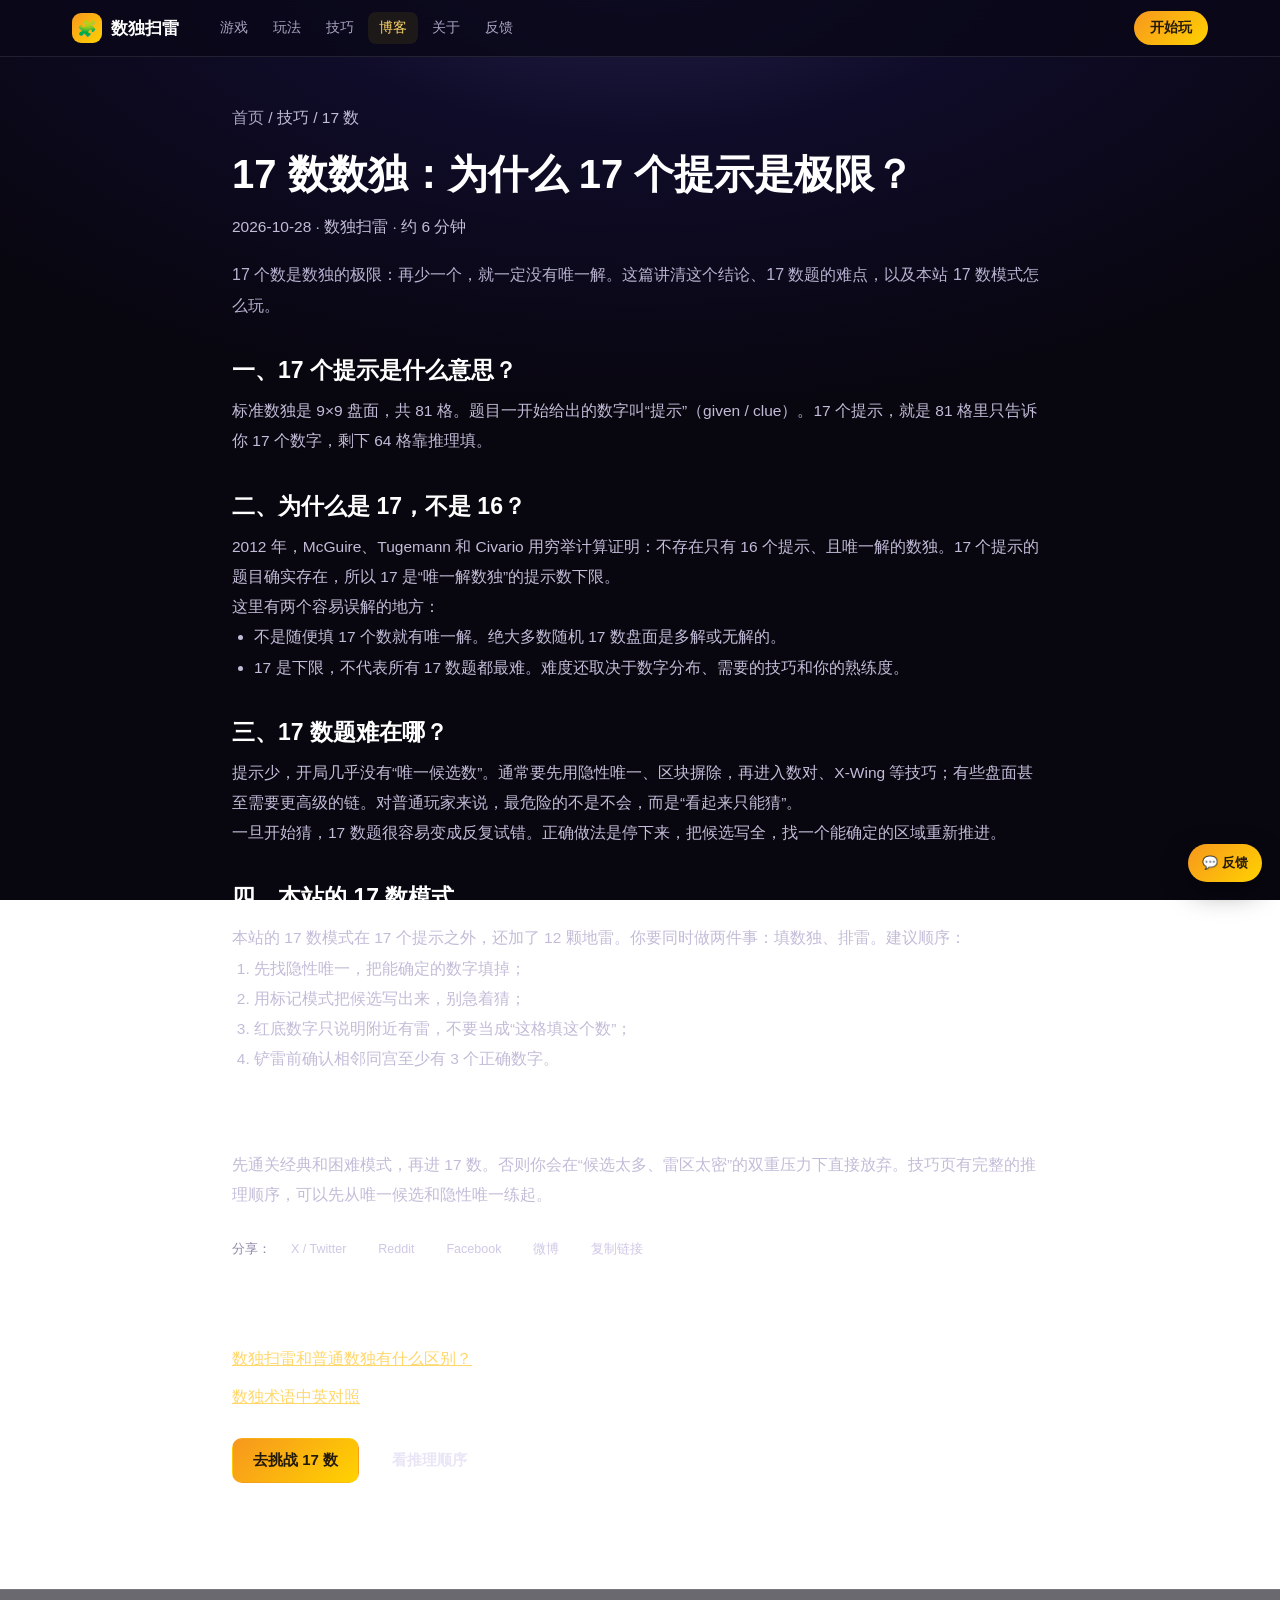
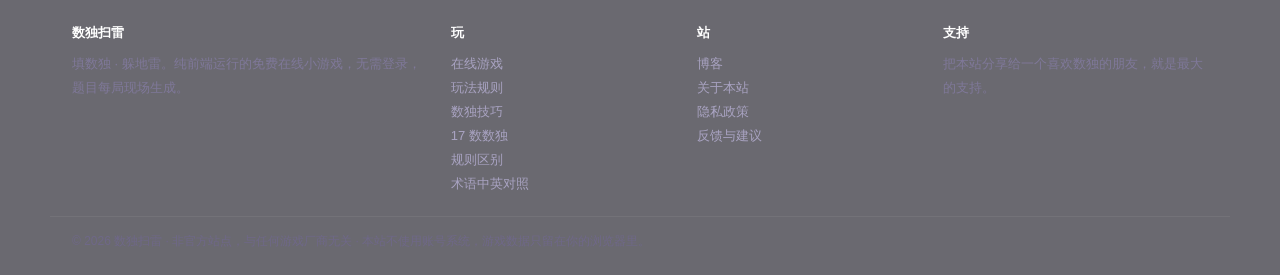
==== 17-clues.html @ da424900 "feat: 博客首页、RSS、文章分享按钮与作者/日期" ====
<!DOCTYPE html>
<html lang="zh-CN" data-lang="zh">
<head>
<meta charset="UTF-8">
<meta name="viewport" content="width=device-width, initial-scale=1.0">
<title>17 数数独：为什么 17 个提示是极限？| 数独扫雷</title>
<meta name="description" content="17 数数独为什么特殊？16 个提示为什么不可能有唯一解？这篇讲清 17 数下限、难度来源和本站 17 数模式的玩法。">
<meta name="robots" content="index,follow">
<meta name="google-site-verification" content="fCkfI7h9OU4tstCwhGj9X18s-qxIKQ5c6J4GNo-vES8">
<link rel="canonical" href="https://sudoku.vocabfan.online/17-clues.html">
<link rel="alternate" type="application/rss+xml" title="数独扫雷博客 RSS" href="https://sudoku.vocabfan.online/feed.xml">
<meta name="theme-color" content="#0f0c29">
<link rel="icon" type="image/svg+xml" href="assets/favicon.svg">
<meta property="og:site_name" content="数独扫雷">
<meta property="og:type" content="article">
<meta property="og:locale" content="zh_CN">
<meta property="og:title" content="17 数数独：为什么 17 个提示是极限？| 数独扫雷">
<meta property="og:description" content="17 数数独为什么特殊？16 个提示为什么不可能有唯一解？这篇讲清 17 数下限、难度来源和本站 17 数模式的玩法。">
<meta property="og:url" content="https://sudoku.vocabfan.online/17-clues.html">
<meta property="og:image" content="https://sudoku.vocabfan.online/assets/og-cover.png">
<meta name="twitter:card" content="summary_large_image">
<meta name="twitter:title" content="17 数数独：为什么 17 个提示是极限？| 数独扫雷">
<meta name="twitter:description" content="17 数数独为什么特殊？16 个提示为什么不可能有唯一解？这篇讲清 17 数下限、难度来源和本站 17 数模式的玩法。">
<meta name="twitter:image" content="https://sudoku.vocabfan.online/assets/og-cover.png">
<link rel="stylesheet" href="style.css?v=3">
<script type="application/ld+json">{"@context":"https://schema.org","@type":"Article","headline":"17 数数独：为什么 17 个提示是极限？","description":"17 数下限的由来、17 数题的难点，以及数独扫雷 17 数模式的玩法。","inLanguage":"zh-CN","datePublished":"2026-10-28","dateModified":"2026-10-28","author":{"@type":"Organization","name":"数独扫雷"},"mainEntityOfPage":"https://sudoku.vocabfan.online/17-clues.html"}</script>
<!-- Google AdSense：审核通过后取消注释，并把 ca-pub-XXXXXXXXXXXXXXXX 换成你的发布商 ID
<script async src="https://pagead2.googlesyndication.com/pagead/js/adsbygoogle.js?client=ca-pub-XXXXXXXXXXXXXXXX" crossorigin="anonymous"></script>
-->
</head>
<body>
<header class="site-header">
  <div class="site-header__inner">
    <a class="brand" href="index.html"><span class="brand__mark">🧩</span><span>数独扫雷</span></a>
    <nav class="site-nav" aria-label="主导航">
      <a href="index.html">游戏</a>
      <a href="how-to-play.html">玩法</a>
      <a href="strategies.html">技巧</a>
      <a href="blog.html" class="active" aria-current="page">博客</a>
      <a href="about.html">关于</a>
      <a href="feedback.html">反馈</a>
    </nav>
    <a class="header-cta" href="index.html#game">开始玩</a>
  </div>
</header>
<main class="page">
  <p class="crumbs"><a href="index.html">首页</a> / 技巧 / 17 数</p>
  <h1>17 数数独：为什么 17 个提示是极限？</h1>
  <p class="article-meta">2026-10-28 · 数独扫雷 · 约 6 分钟</p>
  <p class="page-lead">17 个数是数独的极限：再少一个，就一定没有唯一解。这篇讲清这个结论、17 数题的难点，以及本站 17 数模式怎么玩。</p>

  <h2>一、17 个提示是什么意思？</h2>
  <p>标准数独是 9×9 盘面，共 81 格。题目一开始给出的数字叫“提示”（given / clue）。17 个提示，就是 81 格里只告诉你 17 个数字，剩下 64 格靠推理填。</p>

  <h2>二、为什么是 17，不是 16？</h2>
  <p>2012 年，McGuire、Tugemann 和 Civario 用穷举计算证明：不存在只有 16 个提示、且唯一解的数独。17 个提示的题目确实存在，所以 17 是“唯一解数独”的提示数下限。</p>
  <p>这里有两个容易误解的地方：</p>
  <ul>
    <li>不是随便填 17 个数就有唯一解。绝大多数随机 17 数盘面是多解或无解的。</li>
    <li>17 是下限，不代表所有 17 数题都最难。难度还取决于数字分布、需要的技巧和你的熟练度。</li>
  </ul>

  <h2>三、17 数题难在哪？</h2>
  <p>提示少，开局几乎没有“唯一候选数”。通常要先用隐性唯一、区块摒除，再进入数对、X-Wing 等技巧；有些盘面甚至需要更高级的链。对普通玩家来说，最危险的不是不会，而是“看起来只能猜”。</p>
  <p>一旦开始猜，17 数题很容易变成反复试错。正确做法是停下来，把候选写全，找一个能确定的区域重新推进。</p>

  <h2>四、本站的 17 数模式</h2>
  <p>本站的 17 数模式在 17 个提示之外，还加了 12 颗地雷。你要同时做两件事：填数独、排雷。建议顺序：</p>
  <ol>
    <li>先找隐性唯一，把能确定的数字填掉；</li>
    <li>用标记模式把候选写出来，别急着猜；</li>
    <li>红底数字只说明附近有雷，不要当成“这格填这个数”；</li>
    <li>铲雷前确认相邻同宫至少有 3 个正确数字。</li>
  </ol>

  <h2>五、想挑战 17 数，先做什么？</h2>
  <p>先通关经典和困难模式，再进 17 数。否则你会在“候选太多、雷区太密”的双重压力下直接放弃。技巧页有完整的推理顺序，可以先从唯一候选和隐性唯一练起。</p>

  <div class="share">
    <span>分享：</span>
    <a href="https://twitter.com/intent/tweet?text=17%20%E6%95%B0%E6%95%B0%E7%8B%AC%EF%BC%9A%E4%B8%BA%E4%BB%80%E4%B9%88%2017%20%E4%B8%AA%E6%8F%90%E7%A4%BA%E6%98%AF%E6%9E%81%E9%99%90%EF%BC%9F&amp;url=https%3A%2F%2Fsudoku.vocabfan.online%2F17-clues.html" target="_blank" rel="noopener">X / Twitter</a>
    <a href="https://www.reddit.com/submit?url=https%3A%2F%2Fsudoku.vocabfan.online%2F17-clues.html&amp;title=17%20%E6%95%B0%E6%95%B0%E7%8B%AC%EF%BC%9A%E4%B8%BA%E4%BB%80%E4%B9%88%2017%20%E4%B8%AA%E6%8F%90%E7%A4%BA%E6%98%AF%E6%9E%81%E9%99%90%EF%BC%9F" target="_blank" rel="noopener">Reddit</a>
    <a href="https://www.facebook.com/sharer/sharer.php?u=https%3A%2F%2Fsudoku.vocabfan.online%2F17-clues.html" target="_blank" rel="noopener">Facebook</a>
    <a href="https://service.weibo.com/share/share.php?url=https%3A%2F%2Fsudoku.vocabfan.online%2F17-clues.html&amp;title=17%20%E6%95%B0%E6%95%B0%E7%8B%AC%EF%BC%9A%E4%B8%BA%E4%BB%80%E4%B9%88%2017%20%E4%B8%AA%E6%8F%90%E7%A4%BA%E6%98%AF%E6%9E%81%E9%99%90%EF%BC%9F" target="_blank" rel="noopener">微博</a>
    <button type="button" class="copy-link" data-url="https://sudoku.vocabfan.online/17-clues.html">复制链接</button>
  </div>

  <h2>相关阅读</h2>
  <ul class="related">
    <li><a href="sudoku-minesweeper-difference.html">数独扫雷和普通数独有什么区别？</a></li>
    <li><a href="sudoku-terms.html">数独术语中英对照</a></li>
  </ul>

  <div class="cta">
    <a class="btn btn--primary" href="index.html#game">去挑战 17 数</a>
    <a class="btn btn--ghost" href="strategies.html">看推理顺序</a>
  </div>
</main>
<footer class="site-footer">
  <div class="site-footer__inner">
    <div>
      <h4>数独扫雷</h4>
      <p>填数独 · 躲地雷。纯前端运行的免费在线小游戏，无需登录，题目每局现场生成。</p>
    </div>
    <div>
      <h4>玩</h4>
      <a href="index.html#game">在线游戏</a>
      <a href="how-to-play.html">玩法规则</a>
      <a href="strategies.html">数独技巧</a>
      <a href="17-clues.html">17 数数独</a>
      <a href="sudoku-minesweeper-difference.html">规则区别</a>
      <a href="sudoku-terms.html">术语中英对照</a>
    </div>
    <div>
      <h4>站</h4>
      <a href="blog.html">博客</a>
      <a href="about.html">关于本站</a>
      <a href="privacy.html">隐私政策</a>
      <a href="feedback.html">反馈与建议</a>
    </div>
    <div>
      <h4>支持</h4>
      <p>把本站分享给一个喜欢数独的朋友，就是最大的支持。</p>
    </div>
  </div>
  <div class="site-footer__bottom">© 2026 数独扫雷 · 非官方站点，与任何游戏厂商无关 · 本站不使用账号系统，游戏数据只留在你的浏览器里。</div>
</footer>
<a class="feedback-fab" href="feedback.html" aria-label="反馈与建议">💬 反馈</a>
<script>
document.querySelectorAll('.copy-link').forEach(function (btn) {
  btn.addEventListener('click', function () {
    var url = btn.getAttribute('data-url');
    function done() {
      btn.textContent = '已复制';
      setTimeout(function () { btn.textContent = '复制链接'; }, 1500);
    }
    function fallback() {
      var ta = document.createElement('textarea');
      ta.value = url;
      document.body.appendChild(ta);
      ta.select();
      try { document.execCommand('copy'); done(); } catch (e) {}
      document.body.removeChild(ta);
    }
    if (navigator.clipboard && navigator.clipboard.writeText) {
      navigator.clipboard.writeText(url).then(done, fallback);
    } else fallback();
  });
});
</script>
</body>
</html>
---- style.css ----
* {
    margin: 0;
    padding: 0;
    box-sizing: border-box;
}

body {
    font-family: 'Segoe UI', 'Microsoft YaHei', sans-serif;
    background: linear-gradient(135deg, #0f0c29, #302b63, #24243e);
    min-height: 100vh;
    display: flex;
    justify-content: center;
    align-items: center;
    color: #fff;
}

.container {
    background: rgba(255, 255, 255, 0.05);
    backdrop-filter: blur(20px);
    border-radius: 24px;
    padding: 24px;
    box-shadow: 0 25px 50px rgba(0, 0, 0, 0.5);
    border: 1px solid rgba(255, 255, 255, 0.1);
    max-width: 520px;
    width: 100%;
}

h1 {
    text-align: center;
    font-size: 26px;
    margin-bottom: 6px;
    background: linear-gradient(90deg, #f7971e, #ffd200);
    -webkit-background-clip: text;
    -webkit-text-fill-color: transparent;
    background-clip: text;
}

.subtitle {
    text-align: center;
    color: rgba(255, 255, 255, 0.5);
    font-size: 12px;
    margin-bottom: 14px;
}

/* 难度选择 */
.difficulty-selector {
    display: flex;
    gap: 6px;
    justify-content: center;
    margin-bottom: 14px;
}

.diff-btn {
    padding: 6px 16px;
    border: 1px solid rgba(255, 255, 255, 0.2);
    border-radius: 20px;
    background: transparent;
    color: rgba(255, 255, 255, 0.7);
    cursor: pointer;
    font-size: 13px;
    transition: all 0.3s;
    font-family: inherit;
}

.diff-btn:hover {
    background: rgba(255, 255, 255, 0.1);
    color: #fff;
}

.diff-btn.active {
    background: linear-gradient(135deg, #f7971e, #ffd200);
    color: #1a1a2e;
    border-color: transparent;
    font-weight: 600;
}

/* 游戏信息栏 */
.game-info {
    display: flex;
    justify-content: space-between;
    align-items: center;
    margin-bottom: 10px;
    padding: 0 2px;
}

.info-item {
    display: flex;
    align-items: center;
    gap: 4px;
    font-size: 13px;
    color: rgba(255, 255, 255, 0.8);
}

.info-item .icon {
    font-size: 16px;
}

.info-item .value {
    font-weight: 600;
    color: #ffd200;
    min-width: 18px;
    text-align: center;
}

/* 数独网格 */
.sudoku-grid {
    display: grid;
    grid-template-columns: repeat(9, 1fr);
    gap: 1px;
    background: rgba(255, 255, 255, 0.15);
    border: 2px solid rgba(255, 255, 255, 0.3);
    border-radius: 8px;
    overflow: hidden;
    aspect-ratio: 1;
    margin-bottom: 10px;
}

.cell {
    background: rgba(255, 255, 255, 0.05);
    display: flex;
    align-items: center;
    justify-content: center;
    font-size: 20px;
    font-weight: 500;
    cursor: pointer;
    transition: all 0.15s;
    position: relative;
    user-select: none;
    aspect-ratio: 1;
}

.cell:hover {
    background: rgba(255, 255, 255, 0.12);
}

.cell.selected {
    background: rgba(255, 215, 0, 0.25) !important;
    box-shadow: inset 0 0 0 2px #ffd200;
}

/* 给定数字（题目）- 白色粗体 */
.cell.given {
    color: #ffffff;
    font-weight: 700;
}

/* 玩家填的数字 - 绿色区分 */
.cell.player {
    color: #4caf50;
    font-weight: 600;
}

/* 检查出的错误数字标红（红字=错误，与红底=雷数警示区分） */
.sudoku-grid .cell.player.checked-wrong {
    color: #ef5350;
    font-weight: 700;
}

/* 数独语法冲突标红（同行/列/宫重复） */
.sudoku-grid .cell.player.conflict {
    color: #ef5350;
    font-weight: 700;
    animation: conflictPulse 0.6s ease;
}

@keyframes conflictPulse {
    0%, 100% { background: rgba(255, 0, 0, 0.1); }
    50% { background: rgba(255, 0, 0, 0.3); }
}

/* 红色背景提示 = 该数字等于相邻格子中的雷数
   文字颜色保持身份色（白=题目 / 绿=已填），与"红字=错误"区分开 */
.sudoku-grid .cell.hint {
    background: rgba(255, 0, 0, 0.25);
    font-weight: 700;
}

.sudoku-grid .cell.player.hint {
    color: #7ee68a;
}

/* 放大镜检查通过的宫 - 整宫淡绿背景 */
.sudoku-grid .cell.box-correct {
    background: rgba(76, 175, 80, 0.16);
}

/* 宫左上角的检查结果徽标（✅ 通过 / ❌ 有错误） */
.sudoku-grid .cell.box-correct-tl::after {
    content: '✅';
    position: absolute;
    top: 0;
    left: 1px;
    font-size: 10px;
    line-height: 1.2;
}

.sudoku-grid .cell.box-wrong-tl::after {
    content: '❌';
    position: absolute;
    top: 0;
    left: 1px;
    font-size: 10px;
    line-height: 1.2;
}

/* 已铲除地雷的格子 - 蓝色背景 */
.sudoku-grid .cell.shoveled {
    background: rgba(33, 150, 243, 0.3);
}

.sudoku-grid .cell.shoveled::after {
    content: '✓';
    position: absolute;
    top: 0;
    right: 2px;
    font-size: 11px;
    font-weight: bold;
    color: #81d4fa;
}

/* 3x3 宫格边框 */
.cell:nth-child(3n) {
    border-right: 2px solid rgba(255, 255, 255, 0.3);
}

.cell:nth-child(9n) {
    border-right: none;
}

.cell:nth-child(n+19):nth-child(-n+27) {
    border-bottom: 2px solid rgba(255, 255, 255, 0.3);
}

.cell:nth-child(n+46):nth-child(-n+54) {
    border-bottom: 2px solid rgba(255, 255, 255, 0.3);
}

/* 标记模式 - 格子内9宫格虚线 */
.cell.mark-mode {
    cursor: cell;
}

.cell .mark-grid {
    position: absolute;
    top: 0;
    left: 0;
    width: 100%;
    height: 100%;
    display: grid;
    grid-template-columns: repeat(3, 1fr);
    grid-template-rows: repeat(3, 1fr);
    pointer-events: none;
}

.cell .mark-cell {
    display: flex;
    align-items: center;
    justify-content: center;
    font-size: 8px;
    color: rgba(255, 255, 255, 0.4);
    pointer-events: auto;
    cursor: pointer;
    border: 0.5px solid rgba(255, 255, 255, 0.08);
    border-radius: 1px;
    transition: background 0.1s;
}

.cell .mark-cell:hover {
    background: rgba(255, 255, 255, 0.1);
}

.cell .mark-cell.active {
    color: rgba(255, 255, 255, 0.7);
    font-weight: 600;
}

/* 非标记模式下，有标记数字的格子显示紧凑小数字 - 3x3 grid 固定位置 */
.cell .marks-compact {
    position: absolute;
    top: 0;
    left: 0;
    width: 100%;
    height: 100%;
    display: grid;
    grid-template-columns: repeat(3, 1fr);
    grid-template-rows: repeat(3, 1fr);
    padding: 1px;
    pointer-events: none;
}

.cell .marks-compact .mark-num {
    display: flex;
    align-items: center;
    justify-content: center;
    font-size: 7px;
    color: rgba(255, 255, 255, 0.5);
    line-height: 1;
}

/* 数字键盘 + 缩略图 合并区域 - 同一个大方框 */
.numpad-thumbnail-area {
    display: flex;
    flex-direction: column;
    gap: 3px;
    margin-bottom: 8px;
    background: rgba(255, 255, 255, 0.05);
    border: 1px solid rgba(255, 255, 255, 0.12);
    border-radius: 10px;
    padding: 4px;
}

/* 数字键盘 - 每个按钮内嵌缩略图 */
.numpad {
    display: grid;
    grid-template-columns: repeat(3, 1fr);
    gap: 4px;
}

.num-btn-wrapper {
    display: flex;
    flex-direction: column;
    align-items: center;
    gap: 1px;
    background: rgba(255, 255, 255, 0.05);
    border: 1px solid rgba(255, 255, 255, 0.12);
    border-radius: 8px;
    padding: 3px 3px 2px;
    cursor: pointer;
    transition: all 0.2s;
}

.num-btn-wrapper:hover {
    background: rgba(255, 255, 255, 0.15);
    transform: translateY(-1px);
}

.num-btn-wrapper:active {
    transform: translateY(0);
}

.num-btn-wrapper .num-label {
    font-size: 18px;
    font-weight: 700;
    color: #fff;
    line-height: 1.1;
    pointer-events: none;
}

/* 每个数字按钮对应的缩略图（3x3宫格分布图：每个小格代表一个3x3宫） */
.num-thumb {
    width: 18%;
    aspect-ratio: 1;
    display: grid;
    grid-template-columns: repeat(3, 1fr);
    grid-template-rows: repeat(3, 1fr);
    gap: 1px;
    padding: 2px;
    background: rgba(255, 255, 255, 0.03);
    border-radius: 4px;
    transition: all 0.2s;
    position: relative;
    border: 1.5px solid transparent;
}

.num-thumb .nt-cell {
    border-radius: 1px;
    background: transparent;
}

.num-thumb .nt-cell.filled {
    background: rgba(255, 255, 255, 0.5);
}

.num-thumb .nt-cell.given {
    background: rgba(255, 255, 255, 0.7);
}

/* 擦除按钮单独一行 */
.num-btn-wrapper.erase-wrapper {
    grid-column: 1 / -1;
    flex-direction: row;
    justify-content: center;
    padding: 6px;
    background: rgba(239, 83, 80, 0.2);
    border-color: rgba(239, 83, 80, 0.3);
}

.num-btn-wrapper.erase-wrapper:hover {
    background: rgba(239, 83, 80, 0.35);
}

.num-btn-wrapper.erase-wrapper .num-label {
    color: #ef5350;
    font-size: 14px;
}

/* 操作按钮 */
.action-bar {
    display: flex;
    gap: 6px;
    justify-content: center;
    flex-wrap: wrap;
}

.action-btn {
    padding: 8px 12px;
    border: none;
    border-radius: 10px;
    font-size: 12px;
    font-weight: 600;
    cursor: pointer;
    transition: all 0.3s;
    font-family: inherit;
    flex: 1;
    min-width: 70px;
    white-space: nowrap;
}

.action-btn:hover {
    transform: translateY(-2px);
}

.action-btn.new-game {
    background: linear-gradient(135deg, #667eea, #764ba2);
    color: #fff;
}

.action-btn.new-game:hover {
    box-shadow: 0 8px 25px rgba(102, 126, 234, 0.4);
}

.action-btn.mark-btn {
    background: linear-gradient(135deg, #3498db, #2980b9);
    color: #fff;
}

.action-btn.mark-btn.active {
    background: linear-gradient(135deg, #1abc9c, #16a085);
}

.action-btn.magnify-btn {
    background: linear-gradient(135deg, #9b59b6, #8e44ad);
    color: #fff;
    cursor: default;
}

.action-btn.magnify-btn.can-use {
    cursor: pointer;
}

.action-btn.magnify-btn.can-use:hover {
    box-shadow: 0 8px 25px rgba(155, 89, 182, 0.4);
}

.action-btn.magnify-btn.active {
    background: linear-gradient(135deg, #00e676, #00c853);
    box-shadow: 0 0 20px rgba(0, 230, 118, 0.4);
}

/* 失败弹窗 - 爆炸效果 */
.cell.exploded {
    background: rgba(255, 0, 0, 0.6) !important;
    animation: explode 0.5s ease;
}

@keyframes explode {
    0% { transform: scale(1); }
    50% { transform: scale(1.3); }
    100% { transform: scale(1); }
}

.cell.exploded::after {
    content: '💥';
    font-size: 18px;
    position: absolute;
}

/* 胜利弹窗 */
.modal-overlay {
    display: none;
    position: fixed;
    top: 0;
    left: 0;
    right: 0;
    bottom: 0;
    background: rgba(0, 0, 0, 0.7);
    backdrop-filter: blur(8px);
    justify-content: center;
    align-items: center;
    z-index: 1000;
}

.modal-overlay.show {
    display: flex;
}

.modal {
    background: linear-gradient(135deg, #1a1a2e, #16213e);
    border-radius: 24px;
    padding: 36px;
    text-align: center;
    border: 1px solid rgba(255, 255, 255, 0.1);
    box-shadow: 0 30px 60px rgba(0, 0, 0, 0.5);
    max-width: 380px;
    width: 90%;
    animation: modalIn 0.4s ease;
}

@keyframes modalIn {
    from {
        opacity: 0;
        transform: scale(0.8) translateY(20px);
    }
    to {
        opacity: 1;
        transform: scale(1) translateY(0);
    }
}

.modal .trophy {
    font-size: 56px;
    margin-bottom: 12px;
}

.modal h2 {
    font-size: 26px;
    margin-bottom: 6px;
    background: linear-gradient(90deg, #f7971e, #ffd200);
    -webkit-background-clip: text;
    -webkit-text-fill-color: transparent;
    background-clip: text;
}

.modal p {
    color: rgba(255, 255, 255, 0.6);
    margin-bottom: 20px;
    font-size: 14px;
}

.modal .action-btn {
    padding: 10px 36px;
    font-size: 15px;
}

/* 自定义提示弹窗（替代 alert） */
.toast-overlay {
    display: none;
    position: fixed;
    top: 0;
    left: 0;
    right: 0;
    bottom: 0;
    background: rgba(0, 0, 0, 0.5);
    backdrop-filter: blur(4px);
    justify-content: center;
    align-items: center;
    z-index: 999;
    cursor: pointer;
}

.toast-overlay.show {
    display: flex;
}

.toast-box {
    background: linear-gradient(135deg, #1a1a2e, #16213e);
    border-radius: 16px;
    padding: 28px 32px;
    text-align: center;
    border: 1px solid rgba(255, 255, 255, 0.1);
    box-shadow: 0 20px 40px rgba(0, 0, 0, 0.5);
    max-width: 340px;
    width: 90%;
    animation: modalIn 0.3s ease;
    cursor: default;
}

.toast-box .toast-icon {
    font-size: 36px;
    margin-bottom: 10px;
}

.toast-box .toast-msg {
    color: rgba(255, 255, 255, 0.85);
    font-size: 15px;
    margin-bottom: 18px;
    line-height: 1.5;
}

.toast-box .toast-btn {
    padding: 8px 28px;
    border: none;
    border-radius: 20px;
    background: linear-gradient(135deg, #667eea, #764ba2);
    color: #fff;
    font-size: 14px;
    font-weight: 600;
    cursor: pointer;
    font-family: inherit;
    transition: all 0.2s;
}

.toast-box .toast-btn:hover {
    transform: translateY(-1px);
    box-shadow: 0 4px 15px rgba(102, 126, 234, 0.4);
}

/* 标题行：规则按钮 + 标题 */
.header-row {
    display: flex;
    align-items: center;
    justify-content: space-between;
    margin-bottom: 6px;
}

.rules-btn {
    background: rgba(255, 255, 255, 0.1);
    border: 1px solid rgba(255, 255, 255, 0.2);
    border-radius: 20px;
    color: rgba(255, 255, 255, 0.8);
    cursor: pointer;
    font-size: 13px;
    padding: 4px 12px;
    font-family: inherit;
    transition: all 0.2s;
    white-space: nowrap;
}

.rules-btn:hover {
    background: rgba(255, 255, 255, 0.2);
    color: #fff;
}

/* 规则弹窗内容 */
.rules-modal .rules-content {
    text-align: left;
    max-height: 50vh;
    overflow-y: auto;
    margin: 12px 0;
    padding: 0 8px;
}

.rules-modal .rules-content p {
    color: rgba(255, 255, 255, 0.85);
    font-size: 13px;
    line-height: 1.7;
    margin-bottom: 10px;
}

.rules-modal .rules-content strong {
    color: #ffd200;
}

/* 选中格子时，同行/列/宫变亮 */
.cell.related {
    background: rgba(255, 255, 255, 0.08);
}

/* 选中数字时，所有相同数字高亮 */
.cell.highlighted {
    background: rgba(255, 215, 0, 0.12);
}

/* 数字键盘上对应数字高亮 */
.num-btn-wrapper.highlighted {
    background: rgba(255, 215, 0, 0.15);
    border-color: rgba(255, 215, 0, 0.3);
}

/* 长按铲雷：按住空格子时的环形填充进度动画（0.6秒与计时器同步） */
.sudoku-grid .cell.pressing::before {
    content: '';
    position: absolute;
    top: 0;
    right: 0;
    bottom: 0;
    left: 0;
    background: rgba(243, 156, 18, 0.4);
    clip-path: circle(0% at 50% 50%);
    animation: pressFill 0.6s linear forwards;
    pointer-events: none;
}

@keyframes pressFill {
    to { clip-path: circle(75% at 50% 50%); }
}

/* 颜色图例 */
.legend {
    display: flex;
    justify-content: center;
    flex-wrap: wrap;
    gap: 3px 12px;
    font-size: 11px;
    color: rgba(255, 255, 255, 0.65);
    margin-bottom: 8px;
}

.legend .lg {
    display: inline-flex;
    align-items: center;
    gap: 4px;
}

.legend .lg::before {
    content: '';
    width: 9px;
    height: 9px;
    border-radius: 3px;
    flex-shrink: 0;
}

.lg-given::before { background: #e0e0e0; }
.lg-player::before { background: #4caf50; }
.lg-hint::before { background: rgba(255, 0, 0, 0.55); }
.lg-wrong { color: #ef5350; }
.lg-wrong::before { background: transparent; border: 1.5px solid #ef5350; }
.lg-shoveled::before { background: rgba(33, 150, 243, 0.65); }

/* 响应式 */
@media (max-width: 480px) {
    .container {
        padding: 14px;
        border-radius: 14px;
    }
    h1 {
        font-size: 20px;
    }
    .cell {
        font-size: 16px;
    }
    .cell .mark-cell {
        font-size: 7px;
    }
    .cell .marks-compact .mark-num {
        font-size: 6px;
    }
    .num-btn-wrapper .num-label {
        font-size: 17px;
    }
    .diff-btn {
        padding: 5px 12px;
        font-size: 12px;
    }
    .legend {
        font-size: 10px;
        gap: 2px 8px;
    }
    .action-btn {
        font-size: 11px;
        padding: 7px 8px;
        min-width: 55px;
    }
}

/* ===== 站点外壳（在游戏样式之后覆盖） ===== */
:root{--gold:#f7b733;--gold2:#ffd200;--text:#ece9f7;--muted:#a9a3c2;--line:rgba(255,255,255,.1)}
html{scroll-behavior:smooth}
body{display:block;background:radial-gradient(900px 500px at 50% -10%,#2a2450 0,#0f0c29 45%,#08060f 100%) fixed;min-height:100vh;padding:0;color:var(--text)}
.site-header{position:sticky;top:0;z-index:60;background:rgba(10,8,24,.84);backdrop-filter:blur(14px);border-bottom:1px solid var(--line)}
.site-header__inner{max-width:1180px;margin:0 auto;padding:11px 22px;display:flex;align-items:center;gap:20px}
.brand{display:flex;align-items:center;gap:9px;color:#fff;text-decoration:none;font-weight:800;font-size:17px;white-space:nowrap}
.brand__mark{width:30px;height:30px;display:grid;place-items:center;border-radius:9px;background:linear-gradient(135deg,#f7971e,#ffd200);font-size:16px}
.site-nav{display:flex;gap:3px;margin-left:10px}
.site-nav a{color:var(--muted);text-decoration:none;font-size:14px;padding:7px 11px;border-radius:8px}
.site-nav a:hover{color:#fff;background:rgba(255,255,255,.06)}
.site-nav a.active{color:#ffd76a;background:rgba(255,210,0,.08)}
.header-cta{margin-left:auto;background:linear-gradient(135deg,#f7971e,#ffd200);color:#241a09;text-decoration:none;font-weight:700;font-size:14px;padding:8px 16px;border-radius:999px;white-space:nowrap}
.hero{padding:36px 22px 8px}
.hero__inner{max-width:1180px;margin:0 auto;display:grid;grid-template-columns:minmax(0,1fr) 540px;gap:44px;align-items:start}
.hero__copy{padding-top:30px;position:sticky;top:92px}
.badge{display:inline-block;font-size:11px;letter-spacing:.18em;color:#ffd76a;border:1px solid rgba(255,210,0,.28);background:rgba(255,210,0,.06);padding:5px 10px;border-radius:999px}
.hero h1{font-size:58px;line-height:1.05;margin:18px 0 14px;text-align:left;background:linear-gradient(90deg,#f7971e,#ffd200);-webkit-background-clip:text;background-clip:text;-webkit-text-fill-color:transparent}
.hero__lead{font-size:17px;line-height:1.9;color:#c9c2e0;max-width:520px}
.hero__actions{display:flex;gap:12px;flex-wrap:wrap;margin:24px 0}
.btn{display:inline-flex;align-items:center;justify-content:center;gap:8px;padding:12px 20px;border-radius:10px;text-decoration:none;font-weight:700;font-size:15px;border:1px solid transparent;cursor:pointer;font-family:inherit}
.btn--primary{background:linear-gradient(135deg,#f7971e,#ffd200);color:#241a09}
.btn--ghost{border-color:rgba(255,255,255,.18);color:#e9e5f7;background:rgba(255,255,255,.04)}
.hero__stats{display:flex;gap:36px;list-style:none;margin:26px 0 0;padding:0}
.hero__stats b{display:block;font-size:26px;color:#fff}
.hero__stats span{color:var(--muted);font-size:12px}
.hero__note{color:#7f7899;font-size:12px;margin-top:22px;line-height:1.8}
.hero__quick{margin-top:26px;border-top:1px solid var(--line);padding-top:20px;max-width:520px}
.hero__quick h2{font-size:12px;color:#ffd76a;margin:0 0 12px;letter-spacing:.16em;font-weight:700}
.hero__quick ol{list-style:none;padding:0;margin:0;display:grid;gap:11px}
.hero__quick li{display:flex;gap:11px;align-items:flex-start;font-size:13.5px;color:#a9a3c2;line-height:1.7}
.hero__quick li span{flex:0 0 22px;height:22px;border-radius:7px;display:grid;place-items:center;background:rgba(255,210,0,.1);border:1px solid rgba(255,210,0,.25);color:#ffd76a;font-size:11px;font-weight:700}
.hero__quick li b{display:block;color:#fff;font-size:13.5px;margin-bottom:1px}
.chips{display:flex;gap:7px;flex-wrap:wrap;margin-top:15px}
.chips span{font-size:11.5px;color:#cfc8e6;border:1px solid var(--line);background:rgba(255,255,255,.03);padding:4px 9px;border-radius:999px}
.hero__game{min-width:0}
.hero__game .container{max-width:540px;margin:0 auto}
.game-title{text-align:center;font-size:26px;margin-bottom:6px;background:linear-gradient(90deg,#f7971e,#ffd200);-webkit-background-clip:text;background-clip:text;-webkit-text-fill-color:transparent}
.difficulty-selector{flex-wrap:wrap}
.game-info{flex-wrap:wrap;gap:6px 10px}
.content{padding:42px 22px 8px}
.content__inner{max-width:900px;margin:0 auto}
.content h2{font-size:26px;margin:36px 0 12px;color:#fff}
.content h3{font-size:18px;color:#ffd76a;margin:22px 0 6px}
.content p,.content li{color:#c3bcd8;font-size:15.5px;line-height:1.95}
.content a{color:#ffd76a}
.content ul,.content ol{padding-left:22px}
.steps{list-style:none;padding:0;display:grid;gap:12px}
.steps li{background:rgba(255,255,255,.04);border:1px solid var(--line);border-radius:12px;padding:14px 16px}
.steps b{color:#ffd76a}
.mode-grid{display:grid;grid-template-columns:repeat(4,1fr);gap:12px;margin:18px 0}
.mode{background:rgba(255,255,255,.04);border:1px solid var(--line);border-radius:12px;padding:14px}
.mode h3{margin:0 0 6px;font-size:16px;color:#fff}
.mode p{margin:0;font-size:13px;line-height:1.7;color:var(--muted)}
details{background:rgba(255,255,255,.03);border:1px solid var(--line);border-radius:12px;padding:14px 16px;margin:10px 0}
summary{cursor:pointer;color:#fff;font-weight:600}
details p{margin:10px 0 0;color:#b8b1cf}
.ad-slot{margin:26px auto;max-width:970px}
.ad-slot:empty{display:none}
.site-footer{border-top:1px solid var(--line);margin-top:50px;background:rgba(8,6,18,.6)}
.site-footer__inner{max-width:1180px;margin:0 auto;padding:34px 22px 20px;display:grid;grid-template-columns:1.6fr 1fr 1fr 1.2fr;gap:26px}
.site-footer h4{font-size:13px;color:#fff;margin:0 0 10px}
.site-footer a{display:block;color:var(--muted);text-decoration:none;font-size:13px;padding:3px 0}
.site-footer a:hover{color:#ffd76a}
.site-footer p{color:#7f7899;font-size:13px;line-height:1.8;margin:6px 0 0}
.site-footer__bottom{max-width:1180px;margin:0 auto;padding:14px 22px 22px;border-top:1px solid rgba(255,255,255,.06);color:#6f6888;font-size:12px;line-height:1.8}
.feedback-fab{position:fixed;right:18px;bottom:18px;z-index:70;display:inline-flex;align-items:center;gap:7px;padding:10px 14px;border-radius:999px;background:linear-gradient(135deg,#f7971e,#ffd200);color:#241a09;text-decoration:none;font-weight:700;font-size:13px;box-shadow:0 10px 28px rgba(0,0,0,.4)}
.page{max-width:860px;margin:0 auto;padding:46px 22px 30px}
.page h1{font-size:40px;text-align:left;margin-bottom:10px;background:none;-webkit-text-fill-color:#fff;color:#fff}
.page .page-lead{font-size:16px;color:#b9b2d1;line-height:1.9;margin-bottom:26px}
.page h2{font-size:23px;margin:34px 0 10px;color:#fff}
.page h3{font-size:17px;color:#ffd76a;margin:22px 0 6px}
.page p,.page li{color:#c3bcd8;line-height:1.95;font-size:15.5px}
.page ul,.page ol{padding-left:22px}
.page .card{background:rgba(255,255,255,.04);border:1px solid var(--line);border-radius:14px;padding:18px 20px;margin:14px 0}
.page .cta{display:flex;gap:12px;flex-wrap:wrap;margin:26px 0}
.page table{width:100%;border-collapse:collapse;margin:16px 0;font-size:14px}
.page th,.page td{border:1px solid var(--line);padding:9px 12px;text-align:left;color:#c3bcd8;vertical-align:top}
.page th{background:rgba(255,255,255,.05);color:#fff;font-weight:600}
.page .related{list-style:none;padding:0;display:grid;gap:8px;margin:14px 0 0}
.page .related a{color:#ffd76a}
.article-meta{color:#8f88aa;font-size:13px;margin:0 0 18px}
.share{display:flex;gap:8px;flex-wrap:wrap;align-items:center;margin:24px 0;font-size:13px;color:#8f88aa}
.share a,.share button{border:1px solid var(--line);background:rgba(255,255,255,.04);color:#cfc8e6;border-radius:8px;padding:6px 11px;text-decoration:none;font-size:12.5px;cursor:pointer;font-family:inherit}
.share a:hover,.share button:hover{border-color:#ffd76a;color:#ffd76a}
.blog-list{display:grid;gap:14px;margin:22px 0}
.blog-card{display:block;background:rgba(255,255,255,.04);border:1px solid var(--line);border-radius:14px;padding:18px 20px;text-decoration:none;color:inherit}
.blog-card:hover{border-color:#ffd76a}
.blog-tag{font-size:11px;color:#ffd76a;border:1px solid rgba(255,210,0,.28);background:rgba(255,210,0,.06);padding:3px 8px;border-radius:999px}
.blog-card h2{font-size:20px;margin:8px 0 6px;color:#fff}
.blog-card p{margin:0;color:#a9a3c2;font-size:14px;line-height:1.8}
.blog-date{display:block;margin-top:8px;color:#6f6888;font-size:12px}
.crumbs{font-size:13px;color:#7f7899;margin-bottom:14px}
.crumbs a{color:#a9a3c2;text-decoration:none}
.fb-wrap{max-width:860px;margin:0 auto;padding:40px 22px 30px}
.fb-top{display:flex;justify-content:space-between;align-items:center;gap:12px;flex-wrap:wrap;margin-bottom:18px}
.fb-back{color:#a9a3c2;text-decoration:none;font-size:14px}
.fb-lang{display:flex;gap:6px}
.fb-lang button{border:1px solid rgba(255,255,255,.16);background:rgba(255,255,255,.04);color:#cfc8e6;border-radius:8px;padding:6px 12px;cursor:pointer;font-size:13px}
.fb-lang button[aria-pressed="true"]{border-color:#ffd200;color:#ffd76a}
.fb-wrap h1{font-size:38px;margin:6px 0 8px;background:none;-webkit-text-fill-color:#fff;color:#fff;text-align:left}
.fb-lead{color:#b9b2d1;line-height:1.9;margin-bottom:18px}
.fb-note{background:rgba(255,210,0,.07);border:1px solid rgba(255,210,0,.22);color:#ffd76a;border-radius:12px;padding:12px 15px;font-size:14px;line-height:1.8;margin:16px 0 22px}
.fb-grid{display:grid;grid-template-columns:1fr 1fr;gap:14px}
.fb-card{background:rgba(255,255,255,.04);border:1px solid var(--line);border-radius:14px;padding:18px;margin:0 0 14px}
.fb-card h2{font-size:17px;color:#fff;margin:0 0 6px}
.fb-card p{color:#a9a3c2;font-size:13.5px;line-height:1.8;margin:0 0 12px}
.fb-mail{display:flex;align-items:center;justify-content:space-between;gap:10px;flex-wrap:wrap;background:rgba(0,0,0,.22);border:1px solid rgba(255,255,255,.08);border-radius:10px;padding:10px 12px;margin:8px 0}
.fb-mail code{font-size:13.5px;color:#fff}
.fb-btn{display:inline-flex;align-items:center;gap:6px;padding:9px 14px;border-radius:9px;background:linear-gradient(135deg,#f7971e,#ffd200);color:#241a09;text-decoration:none;font-weight:700;font-size:13px;border:0;cursor:pointer;font-family:inherit}
.fb-btn--ghost{background:rgba(255,255,255,.06);color:#e9e5f7;border:1px solid rgba(255,255,255,.16)}
.fb-textarea{width:100%;min-height:150px;border-radius:12px;border:1px solid rgba(255,255,255,.16);background:rgba(0,0,0,.25);color:#ece9f7;padding:13px 14px;font:14px/1.8 inherit;resize:vertical;box-sizing:border-box}
.fb-actions{display:flex;gap:10px;flex-wrap:wrap;margin-top:12px}
.fb-issues a{color:#ffd76a}
html[data-lang="zh"] [data-lang="en"],html[data-lang="en"] [data-lang="zh"]{display:none!important}
@media (max-width:980px){
 .hero__inner{grid-template-columns:1fr;gap:18px}
 .hero__copy{position:static;padding-top:0;text-align:center;margin:0 auto;max-width:680px}
 .hero h1{font-size:46px;text-align:center}
 .hero__lead{margin:0 auto}
 .hero__actions,.hero__stats{justify-content:center}
 .site-nav{display:none}
 .mode-grid{grid-template-columns:repeat(2,1fr)}
 .site-footer__inner{grid-template-columns:1fr 1fr}
}
@media (max-width:560px){
 .hero{padding:24px 12px 0}
 .hero h1{font-size:38px}
 .hero__game .container{max-width:100%;padding:14px;border-radius:14px}
 .content{padding:26px 16px 0}
 .content h2{font-size:22px}
 .page{padding:30px 16px 20px}
 .page h1,.fb-wrap h1{font-size:30px}
 .fb-wrap{padding:26px 16px 20px}
 .fb-grid{grid-template-columns:1fr}
 .site-footer__inner{grid-template-columns:1fr;gap:18px}
 .feedback-fab{right:10px;bottom:10px;padding:8px 11px;font-size:12px}
}
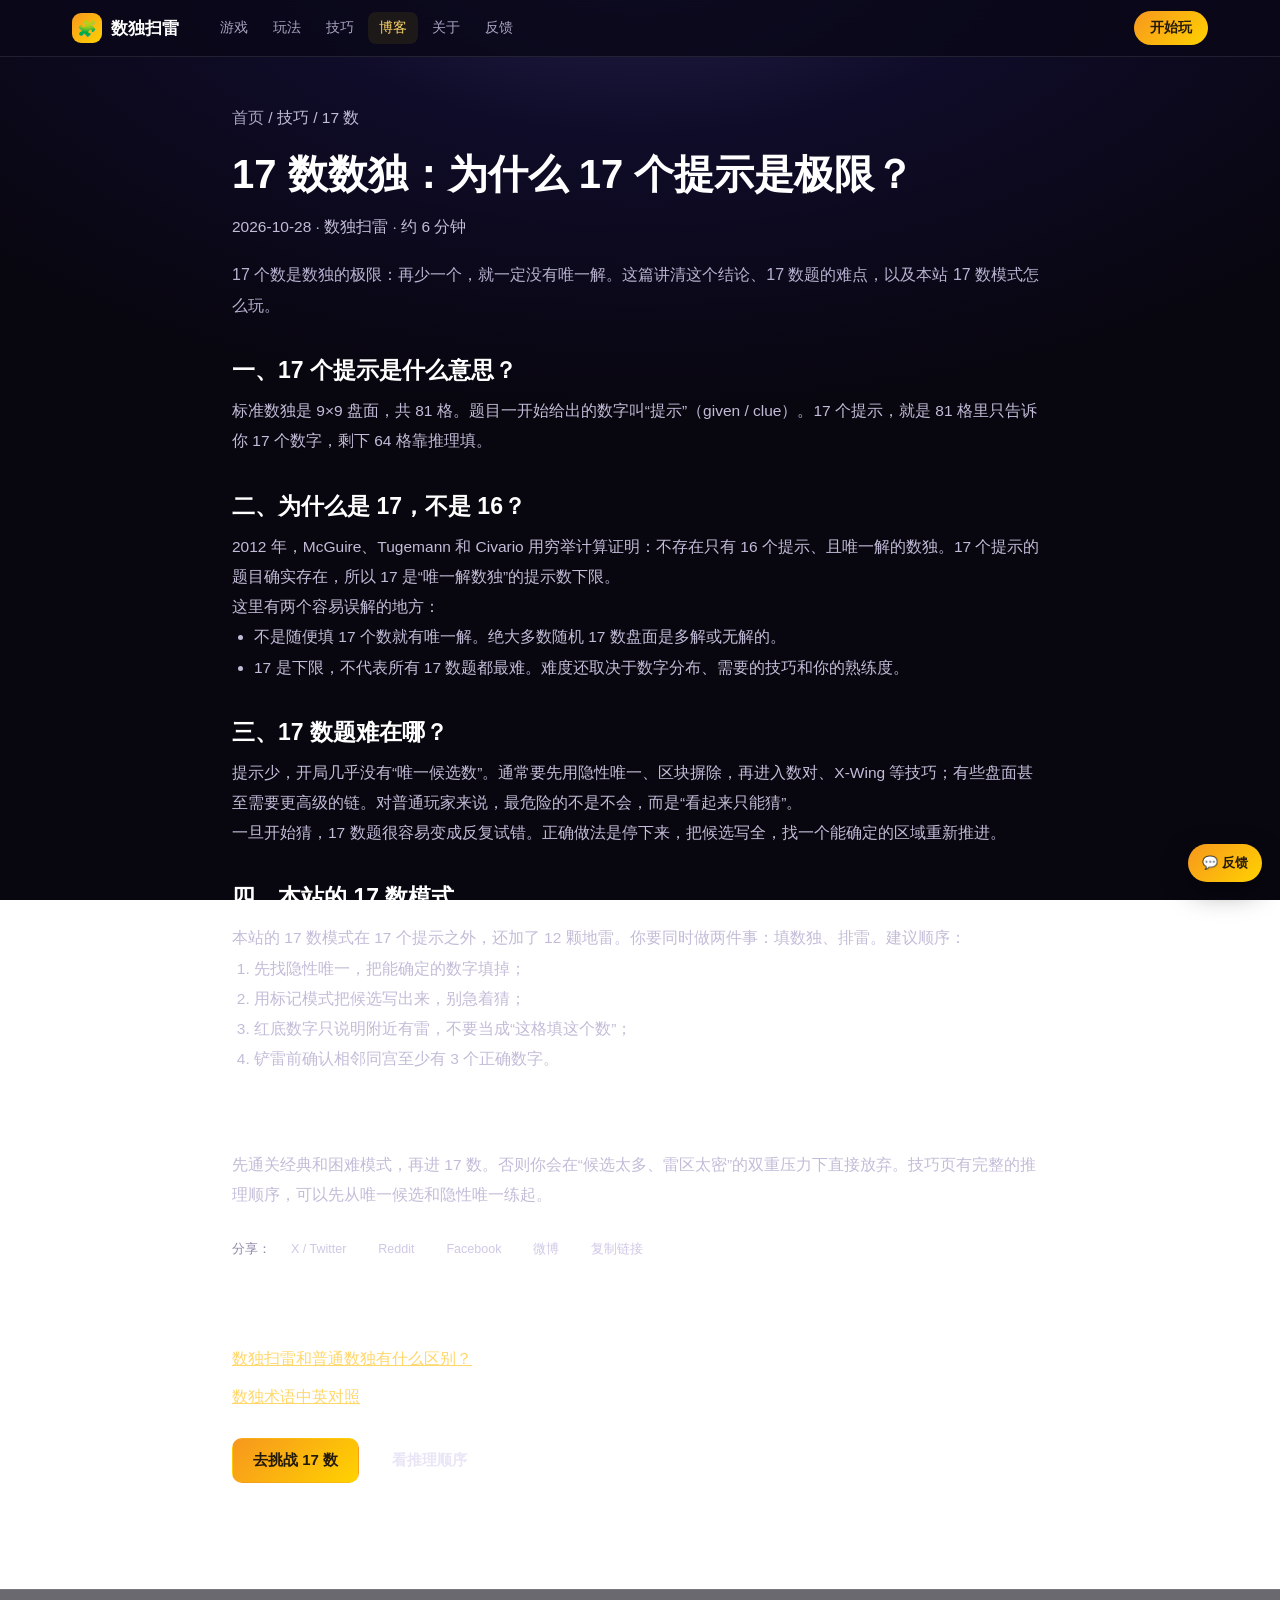
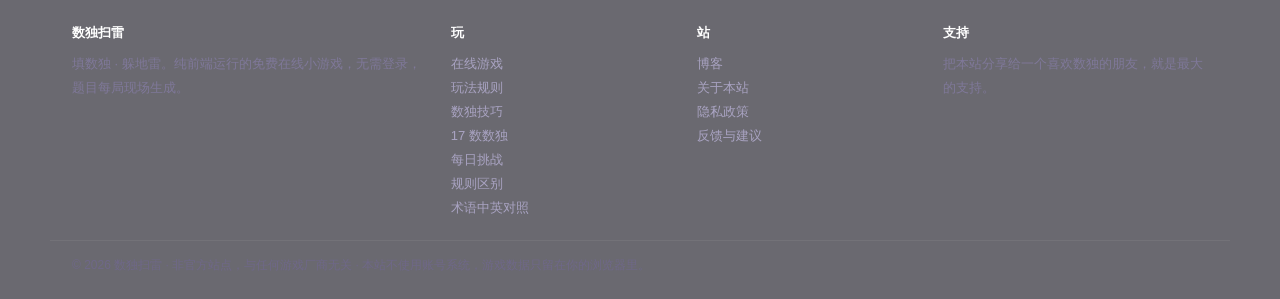
==== commit 567f54cc: "content: 新增每日挑战文章，更新博客/RSS/sitemap" ====
--- a/17-clues.html
+++ b/17-clues.html
@@ -11,22 +11,25 @@
 <link rel="alternate" type="application/rss+xml" title="数独扫雷博客 RSS" href="https://sudoku.vocabfan.online/feed.xml">
 <meta name="theme-color" content="#0f0c29">
 <link rel="icon" type="image/svg+xml" href="assets/favicon.svg">
+<link rel="icon" type="image/png" sizes="64x64" href="assets/favicon-64.png">
+<link rel="apple-touch-icon" sizes="180x180" href="assets/apple-touch-icon.png">
 <meta property="og:site_name" content="数独扫雷">
 <meta property="og:type" content="article">
 <meta property="og:locale" content="zh_CN">
 <meta property="og:title" content="17 数数独：为什么 17 个提示是极限？| 数独扫雷">
 <meta property="og:description" content="17 数数独为什么特殊？16 个提示为什么不可能有唯一解？这篇讲清 17 数下限、难度来源和本站 17 数模式的玩法。">
 <meta property="og:url" content="https://sudoku.vocabfan.online/17-clues.html">
-<meta property="og:image" content="https://sudoku.vocabfan.online/assets/og-cover.png">
+<meta property="og:image" content="https://sudoku.vocabfan.online/assets/og-17.jpg">
+<meta property="og:image:width" content="1200">
+<meta property="og:image:height" content="630">
 <meta name="twitter:card" content="summary_large_image">
 <meta name="twitter:title" content="17 数数独：为什么 17 个提示是极限？| 数独扫雷">
 <meta name="twitter:description" content="17 数数独为什么特殊？16 个提示为什么不可能有唯一解？这篇讲清 17 数下限、难度来源和本站 17 数模式的玩法。">
-<meta name="twitter:image" content="https://sudoku.vocabfan.online/assets/og-cover.png">
+<meta name="twitter:image" content="https://sudoku.vocabfan.online/assets/og-17.jpg">
 <link rel="stylesheet" href="style.css?v=3">
 <script type="application/ld+json">{"@context":"https://schema.org","@type":"Article","headline":"17 数数独：为什么 17 个提示是极限？","description":"17 数下限的由来、17 数题的难点，以及数独扫雷 17 数模式的玩法。","inLanguage":"zh-CN","datePublished":"2026-10-28","dateModified":"2026-10-28","author":{"@type":"Organization","name":"数独扫雷"},"mainEntityOfPage":"https://sudoku.vocabfan.online/17-clues.html"}</script>
-<!-- Google AdSense：审核通过后取消注释，并把 ca-pub-XXXXXXXXXXXXXXXX 换成你的发布商 ID
-<script async src="https://pagead2.googlesyndication.com/pagead/js/adsbygoogle.js?client=ca-pub-XXXXXXXXXXXXXXXX" crossorigin="anonymous"></script>
--->
+<!-- Google AdSense：拿到发布商 ID 后，在 build-sudoku.mjs 顶部填入 ADSENSE_PUB_ID 并重建，脚本会自动出现在这里 -->
+<!-- <script async src="https://pagead2.googlesyndication.com/pagead/js/adsbygoogle.js?client=ca-pub-XXXXXXXXXXXXXXXX" crossorigin="anonymous"></script> -->
 </head>
 <body>
 <header class="site-header">
@@ -108,6 +111,7 @@
       <a href="how-to-play.html">玩法规则</a>
       <a href="strategies.html">数独技巧</a>
       <a href="17-clues.html">17 数数独</a>
+      <a href="daily-sudoku.html">每日挑战</a>
       <a href="sudoku-minesweeper-difference.html">规则区别</a>
       <a href="sudoku-terms.html">术语中英对照</a>
     </div>
--- a/style.css
+++ b/style.css
@@ -766,8 +766,9 @@
 .site-nav a:hover{color:#fff;background:rgba(255,255,255,.06)}
 .site-nav a.active{color:#ffd76a;background:rgba(255,210,0,.08)}
 .header-cta{margin-left:auto;background:linear-gradient(135deg,#f7971e,#ffd200);color:#241a09;text-decoration:none;font-weight:700;font-size:14px;padding:8px 16px;border-radius:999px;white-space:nowrap}
-.hero{padding:36px 22px 8px}
-.hero__inner{max-width:1180px;margin:0 auto;display:grid;grid-template-columns:minmax(0,1fr) 540px;gap:44px;align-items:start}
+.hero{position:relative;padding:36px 22px 8px;background:url(assets/hero-bg.jpg) center right/cover no-repeat}
+.hero::before{content:"";position:absolute;inset:0;background:linear-gradient(90deg,rgba(8,6,16,.97) 0%,rgba(8,6,16,.9) 34%,rgba(8,6,16,.55) 68%,rgba(8,6,16,.25) 100%)}
+.hero__inner{max-width:1180px;margin:0 auto;display:grid;grid-template-columns:minmax(0,1fr) 540px;gap:44px;align-items:start;position:relative;z-index:1}
 .hero__copy{padding-top:30px;position:sticky;top:92px}
 .badge{display:inline-block;font-size:11px;letter-spacing:.18em;color:#ffd76a;border:1px solid rgba(255,210,0,.28);background:rgba(255,210,0,.06);padding:5px 10px;border-radius:999px}
 .hero h1{font-size:58px;line-height:1.05;margin:18px 0 14px;text-align:left;background:linear-gradient(90deg,#f7971e,#ffd200);-webkit-background-clip:text;background-clip:text;-webkit-text-fill-color:transparent}
@@ -789,7 +790,7 @@
 .chips{display:flex;gap:7px;flex-wrap:wrap;margin-top:15px}
 .chips span{font-size:11.5px;color:#cfc8e6;border:1px solid var(--line);background:rgba(255,255,255,.03);padding:4px 9px;border-radius:999px}
 .hero__game{min-width:0}
-.hero__game .container{max-width:540px;margin:0 auto}
+.hero__game .container{max-width:540px;margin:0 auto;background:rgba(16,13,35,.9)}
 .game-title{text-align:center;font-size:26px;margin-bottom:6px;background:linear-gradient(90deg,#f7971e,#ffd200);-webkit-background-clip:text;background-clip:text;-webkit-text-fill-color:transparent}
 .difficulty-selector{flex-wrap:wrap}
 .game-info{flex-wrap:wrap;gap:6px 10px}
@@ -803,7 +804,7 @@
 .steps{list-style:none;padding:0;display:grid;gap:12px}
 .steps li{background:rgba(255,255,255,.04);border:1px solid var(--line);border-radius:12px;padding:14px 16px}
 .steps b{color:#ffd76a}
-.mode-grid{display:grid;grid-template-columns:repeat(4,1fr);gap:12px;margin:18px 0}
+.mode-grid{display:grid;grid-template-columns:repeat(auto-fit,minmax(158px,1fr));gap:12px;margin:18px 0}
 .mode{background:rgba(255,255,255,.04);border:1px solid var(--line);border-radius:12px;padding:14px}
 .mode h3{margin:0 0 6px;font-size:16px;color:#fff}
 .mode p{margin:0;font-size:13px;line-height:1.7;color:var(--muted)}
@@ -812,6 +813,7 @@
 details p{margin:10px 0 0;color:#b8b1cf}
 .ad-slot{margin:26px auto;max-width:970px}
 .ad-slot:empty{display:none}
+.ad-slot::before{content:"广告";display:block;text-align:center;font-size:11px;letter-spacing:.08em;color:var(--muted);margin:0 0 6px}
 .site-footer{border-top:1px solid var(--line);margin-top:50px;background:rgba(8,6,18,.6)}
 .site-footer__inner{max-width:1180px;margin:0 auto;padding:34px 22px 20px;display:grid;grid-template-columns:1.6fr 1fr 1fr 1.2fr;gap:26px}
 .site-footer h4{font-size:13px;color:#fff;margin:0 0 10px}
@@ -870,6 +872,7 @@
 html[data-lang="zh"] [data-lang="en"],html[data-lang="en"] [data-lang="zh"]{display:none!important}
 @media (max-width:980px){
  .hero__inner{grid-template-columns:1fr;gap:18px}
+ .hero::before{background:linear-gradient(180deg,rgba(8,6,16,.97),rgba(8,6,16,.92))}
  .hero__copy{position:static;padding-top:0;text-align:center;margin:0 auto;max-width:680px}
  .hero h1{font-size:46px;text-align:center}
  .hero__lead{margin:0 auto}
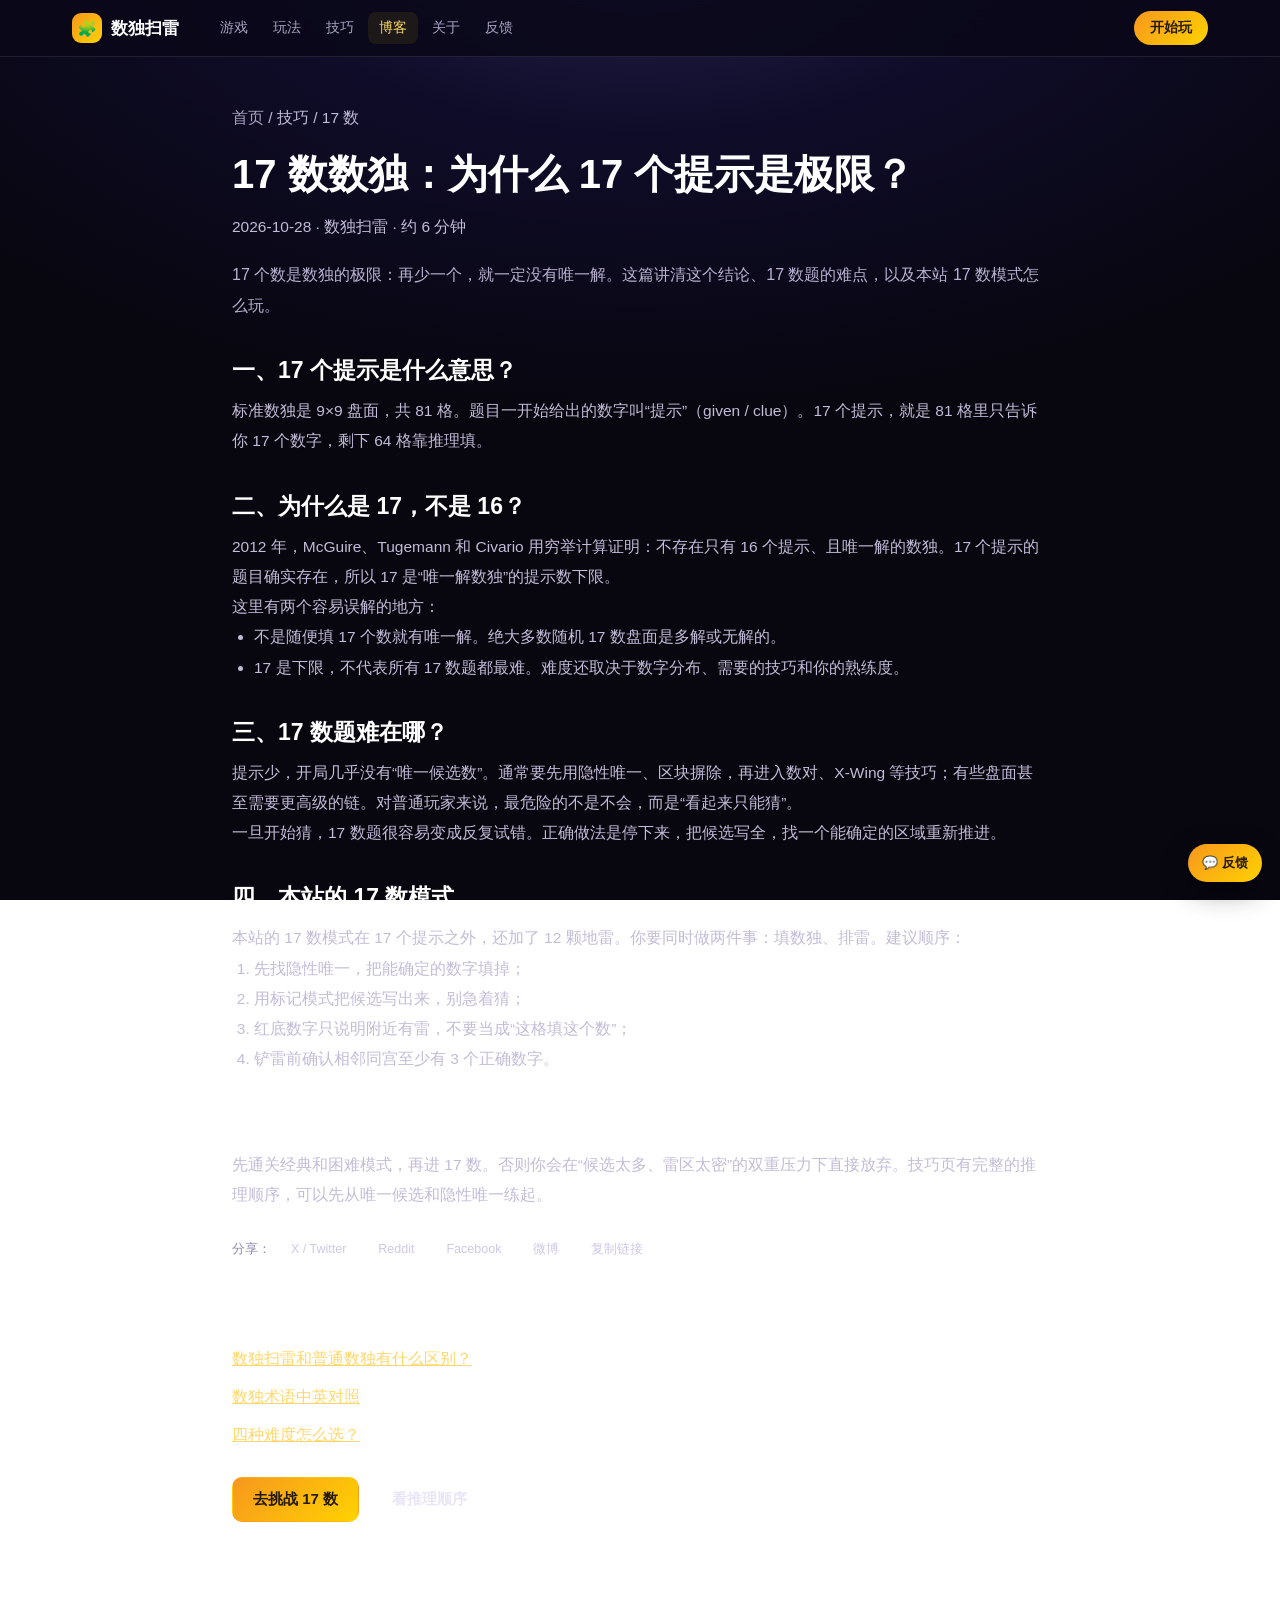
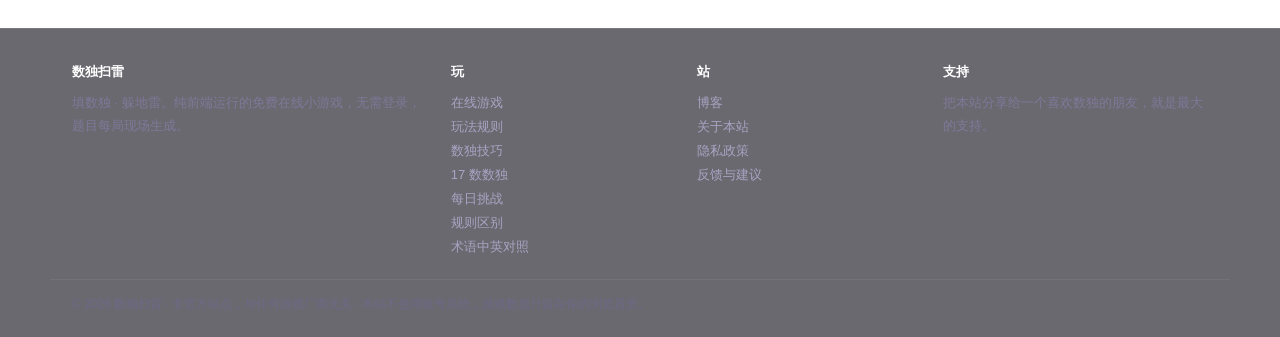
==== commit 5c606e5f: "content: 新增新手错误/难度选择文章，预留文章广告位" ====
--- a/17-clues.html
+++ b/17-clues.html
@@ -67,6 +67,8 @@
   <p>提示少，开局几乎没有“唯一候选数”。通常要先用隐性唯一、区块摒除，再进入数对、X-Wing 等技巧；有些盘面甚至需要更高级的链。对普通玩家来说，最危险的不是不会，而是“看起来只能猜”。</p>
   <p>一旦开始猜，17 数题很容易变成反复试错。正确做法是停下来，把候选写全，找一个能确定的区域重新推进。</p>
 
+  <div class="ad-slot" data-ad-slot="articleMid"></div>
+
   <h2>四、本站的 17 数模式</h2>
   <p>本站的 17 数模式在 17 个提示之外，还加了 12 颗地雷。你要同时做两件事：填数独、排雷。建议顺序：</p>
   <ol>
@@ -92,7 +94,10 @@
   <ul class="related">
     <li><a href="sudoku-minesweeper-difference.html">数独扫雷和普通数独有什么区别？</a></li>
     <li><a href="sudoku-terms.html">数独术语中英对照</a></li>
+    <li><a href="difficulty-guide.html">四种难度怎么选？</a></li>
   </ul>
+
+  <div class="ad-slot" data-ad-slot="articleEnd"></div>
 
   <div class="cta">
     <a class="btn btn--primary" href="index.html#game">去挑战 17 数</a>
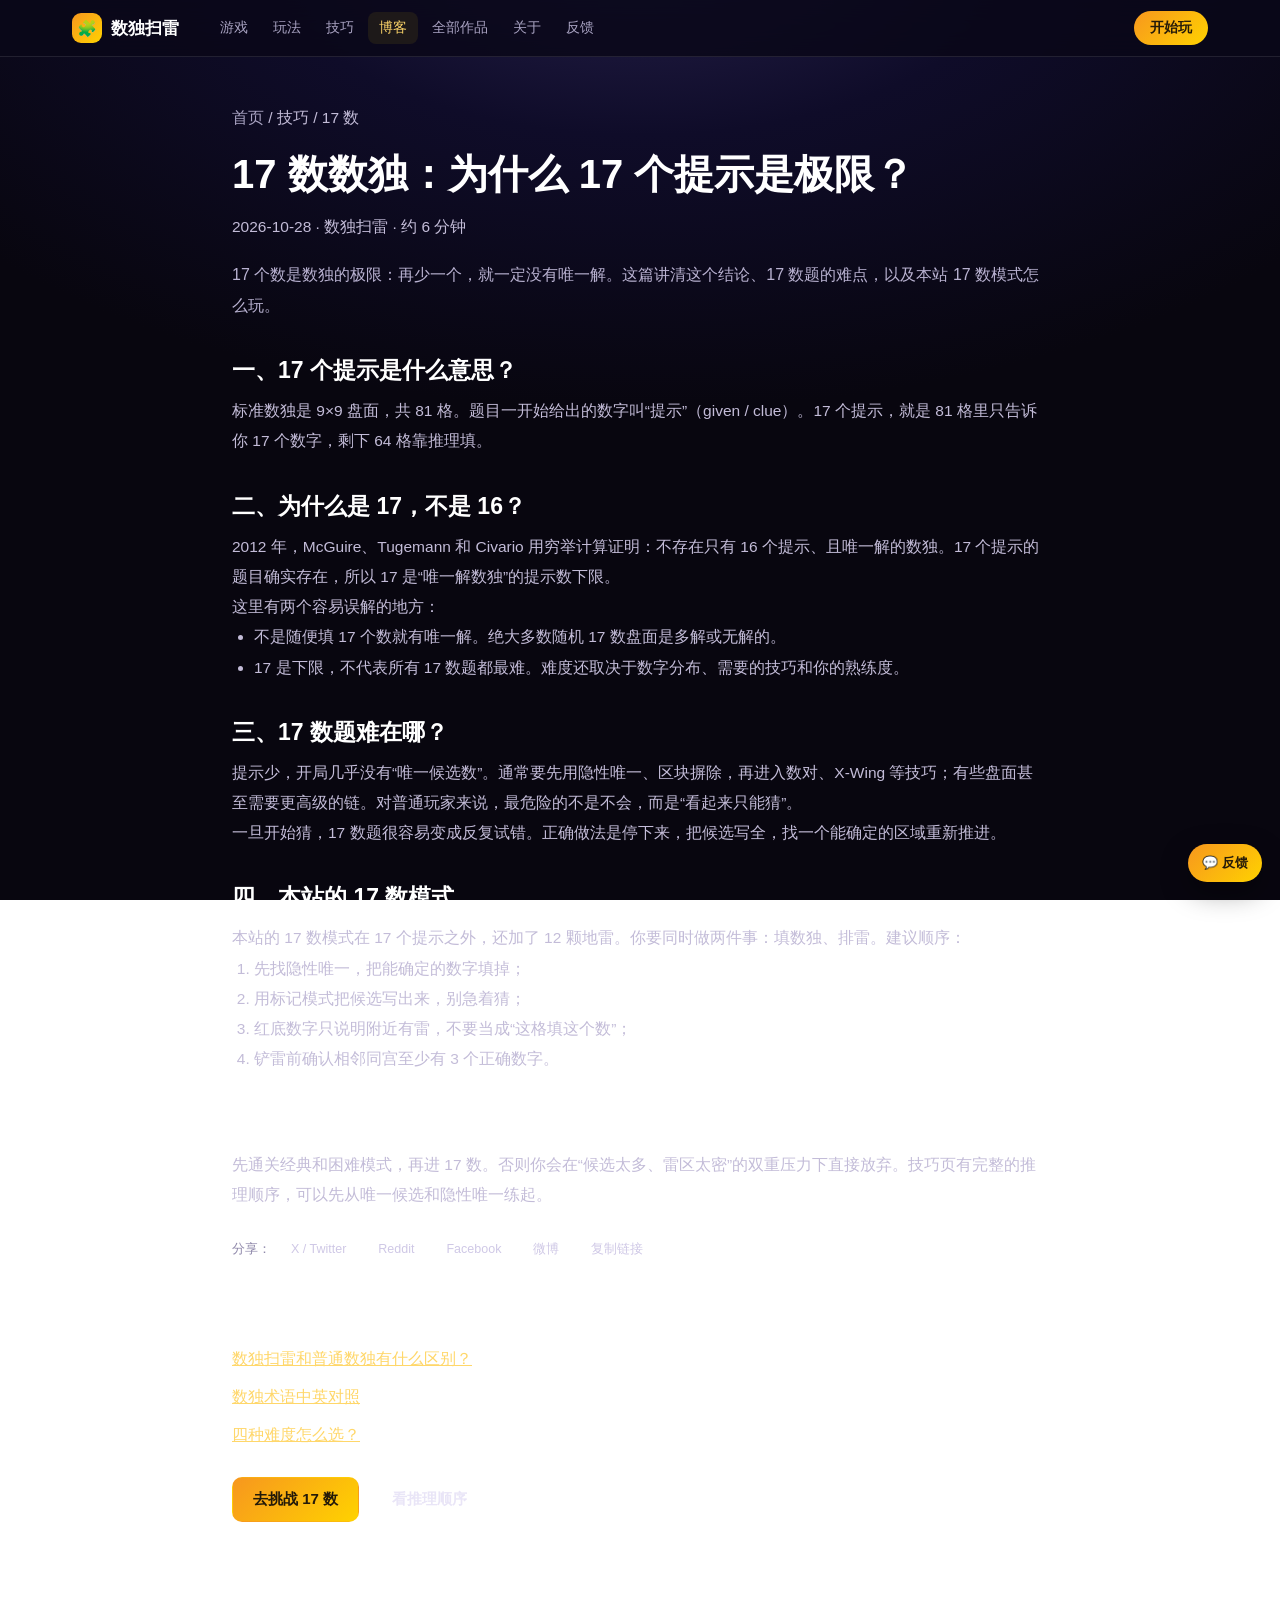
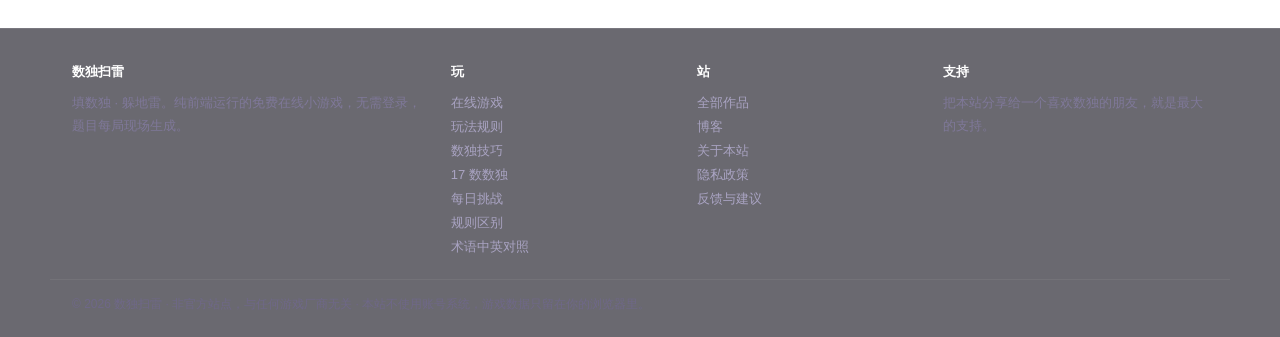
==== commit b28d8ea9: "feat: 全部作品总入口 all.html" ====
--- a/17-clues.html
+++ b/17-clues.html
@@ -40,6 +40,7 @@
       <a href="how-to-play.html">玩法</a>
       <a href="strategies.html">技巧</a>
       <a href="blog.html" class="active" aria-current="page">博客</a>
+      <a href="all.html">全部作品</a>
       <a href="about.html">关于</a>
       <a href="feedback.html">反馈</a>
     </nav>
@@ -122,6 +123,7 @@
     </div>
     <div>
       <h4>站</h4>
+      <a href="all.html">全部作品</a>
       <a href="blog.html">博客</a>
       <a href="about.html">关于本站</a>
       <a href="privacy.html">隐私政策</a>
--- a/style.css
+++ b/style.css
@@ -812,6 +812,16 @@
 summary{cursor:pointer;color:#fff;font-weight:600}
 details p{margin:10px 0 0;color:#b8b1cf}
 .ad-slot{margin:26px auto;max-width:970px}
+.all-grid{display:grid;grid-template-columns:repeat(auto-fill,minmax(270px,1fr));gap:14px;margin:24px 0}
+.all-card{display:flex;flex-direction:column;min-height:190px;padding:18px;border:1px solid var(--line);border-radius:14px;background:rgba(255,255,255,.035);text-decoration:none;transition:transform .16s ease,border-color .16s ease,background .16s ease}
+.all-card:hover{transform:translateY(-2px);border-color:rgba(255,210,0,.42);background:rgba(255,210,0,.055)}
+.all-card .all-top{display:flex;justify-content:space-between;align-items:center;gap:8px;margin-bottom:10px}
+.all-card .all-tag{font-size:11px;color:#ffd76a;border:1px solid rgba(255,210,0,.28);background:rgba(255,210,0,.07);border-radius:999px;padding:3px 8px}
+.all-card .all-arrow{color:#7f7899;font-size:15px}
+.all-card h3{font-size:19px;line-height:1.35;margin:0 0 7px;color:#fff}
+.all-card p{font-size:13px;line-height:1.65;color:var(--muted);margin:0}
+.all-card .all-url{margin-top:auto;padding-top:12px;font-size:11px;color:#6f6888;word-break:break-all}
+.all-note{margin:24px 0;padding:14px 16px;border:1px solid rgba(255,210,0,.22);background:rgba(255,210,0,.055);border-radius:12px;color:var(--muted);font-size:13px;line-height:1.8}
 .ad-slot:empty{display:none}
 .ad-slot::before{content:"广告";display:block;text-align:center;font-size:11px;letter-spacing:.08em;color:var(--muted);margin:0 0 6px}
 .site-footer{border-top:1px solid var(--line);margin-top:50px;background:rgba(8,6,18,.6)}
